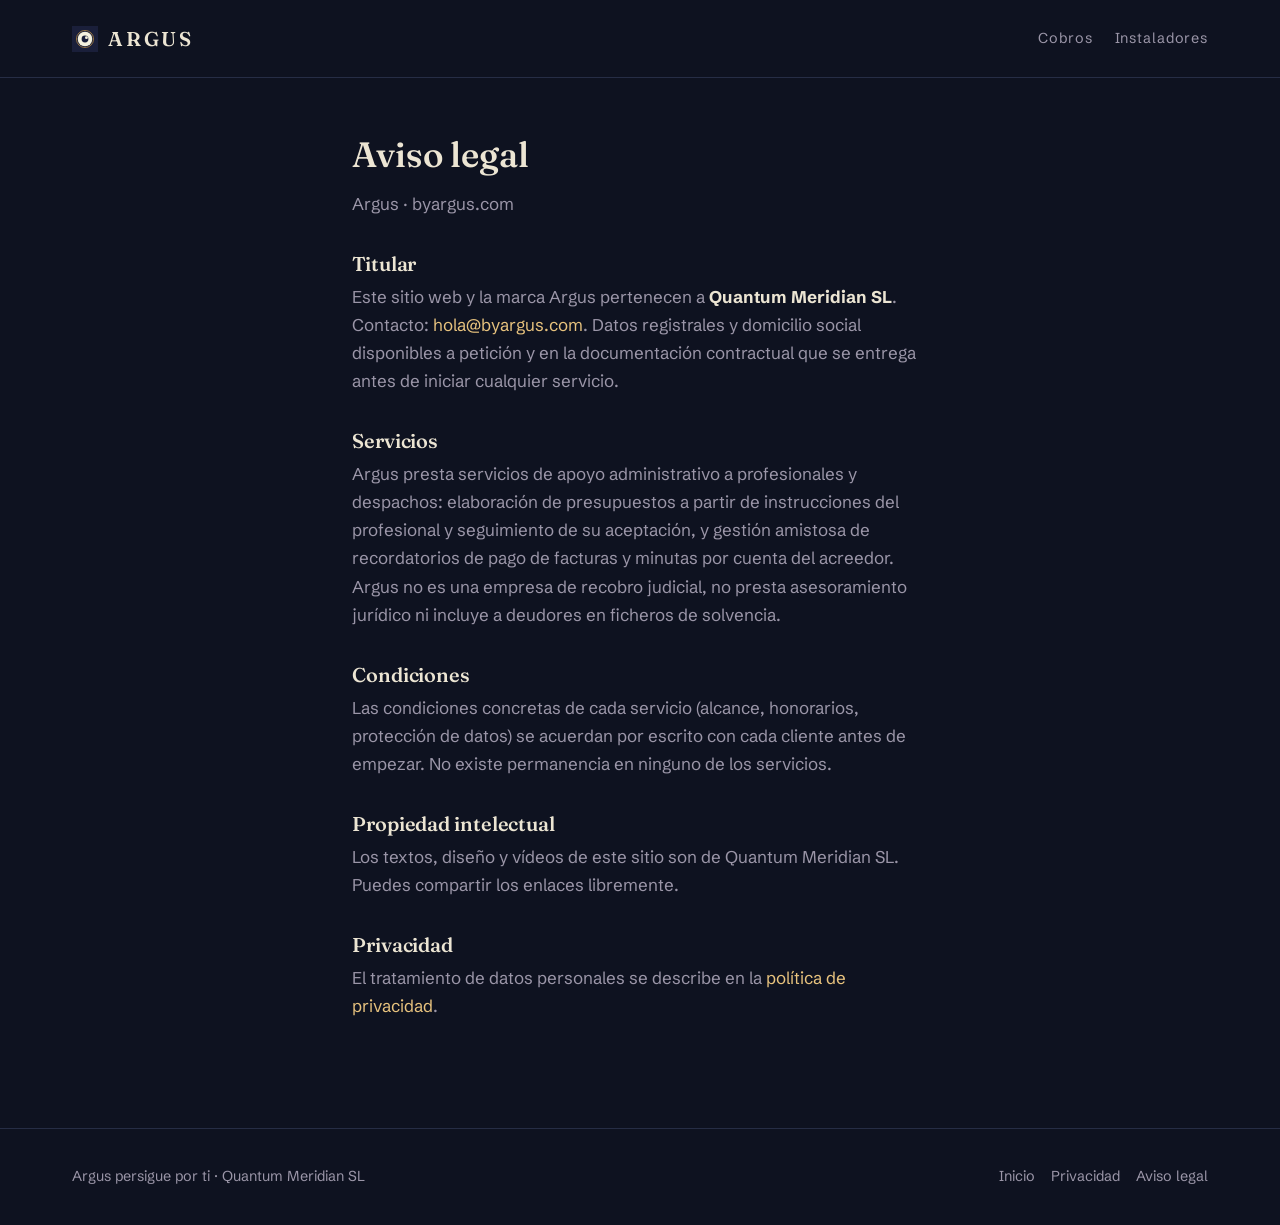
==== aviso-legal/index.html @ f8beefdd "Web: portada + cobros + instaladores, sin precios Co-Authored-By: Claude Opus 5.5 <noreply@anthropic" ====
<!DOCTYPE html>
<html lang="es">
<head>
  <meta charset="UTF-8">
  <meta name="viewport" content="width=device-width, initial-scale=1.0">
  <title>Aviso legal · Argus</title>
  <meta name="robots" content="noindex">
  <link rel="icon" type="image/svg+xml" href="/assets/eye.svg">
  <link rel="preconnect" href="https://fonts.googleapis.com">
  <link rel="preconnect" href="https://fonts.gstatic.com" crossorigin>
  <link href="https://fonts.googleapis.com/css2?family=Fraunces:ital,opsz,wght@0,9..144,400..700;1,9..144,400..700&family=Schibsted+Grotesk:wght@400;500;700&family=Spline+Sans+Mono:wght@400;500&display=swap" rel="stylesheet">
  <link rel="stylesheet" href="/assets/styles.css">
</head>
<body>
<header class="site-head">
  <a class="wordmark" href="/"><img src="/assets/eye.svg" width="26" height="26" alt="">ARGUS</a>
  <nav class="head-right"><a class="lang-link" href="/cobros/">Cobros</a><a class="lang-link" href="/instaladores/">Instaladores</a></nav>
</header>
<main class="legal">
  <h1>Aviso legal</h1>
  <p class="sub">Argus · byargus.com</p>
  <h2>Titular</h2>
  <p>Este sitio web y la marca Argus pertenecen a <strong>Quantum Meridian SL</strong>. Contacto: <a href="mailto:hola@byargus.com">hola@byargus.com</a>. Datos registrales y domicilio social disponibles a petición y en la documentación contractual que se entrega antes de iniciar cualquier servicio.</p>
  <h2>Servicios</h2>
  <p>Argus presta servicios de apoyo administrativo a profesionales y despachos: elaboración de presupuestos a partir de instrucciones del profesional y seguimiento de su aceptación, y gestión amistosa de recordatorios de pago de facturas y minutas por cuenta del acreedor. Argus no es una empresa de recobro judicial, no presta asesoramiento jurídico ni incluye a deudores en ficheros de solvencia.</p>
  <h2>Condiciones</h2>
  <p>Las condiciones concretas de cada servicio (alcance, honorarios, protección de datos) se acuerdan por escrito con cada cliente antes de empezar. No existe permanencia en ninguno de los servicios.</p>
  <h2>Propiedad intelectual</h2>
  <p>Los textos, diseño y vídeos de este sitio son de Quantum Meridian SL. Puedes compartir los enlaces libremente.</p>
  <h2>Privacidad</h2>
  <p>El tratamiento de datos personales se describe en la <a href="/privacidad/">política de privacidad</a>.</p>
</main>
<footer class="site-foot">
  <span>Argus persigue por ti · Quantum Meridian SL</span>
  <span class="foot-links"><a href="/">Inicio</a><a href="/privacidad/">Privacidad</a><a href="/aviso-legal/">Aviso legal</a></span>
</footer>
</body>
</html>
---- assets/styles.css ----
/* ARGUS — night ledger design system */
:root{
  --ink:#0e1220;          /* night ink */
  --ink-2:#151a2c;        /* raised panel */
  --line:#262d45;         /* hairline */
  --paper:#ece5d3;        /* warm paper text */
  --paper-dim:#9b96a8;    /* muted */
  --gold:#d4a047;         /* aged gold */
  --gold-soft:#e8c37e;
  --rust:#c45a3a;         /* exception */
  --sage:#8fb996;         /* recovered / won */
  --font-display:"Fraunces",Georgia,serif;
  --font-body:"Schibsted Grotesk",-apple-system,"Segoe UI",sans-serif;
  --font-mono:"Spline Sans Mono",ui-monospace,monospace;
}
*{margin:0;padding:0;box-sizing:border-box}
html{scroll-behavior:smooth}
body{background:var(--ink);color:var(--paper);font-family:var(--font-body);line-height:1.65;font-size:17px;-webkit-font-smoothing:antialiased}
::selection{background:var(--gold);color:var(--ink)}
a{color:var(--gold-soft);text-decoration:none}
a:hover{text-decoration:underline}
:focus-visible{outline:2px solid var(--gold);outline-offset:3px;border-radius:2px}

/* header */
.site-head{display:flex;justify-content:space-between;align-items:center;padding:22px clamp(20px,6vw,72px);border-bottom:1px solid var(--line)}
.wordmark{display:flex;align-items:center;gap:10px;font-family:var(--font-display);font-weight:600;font-size:1.25rem;letter-spacing:.14em;color:var(--paper)}
.wordmark:hover{text-decoration:none}
.head-right{display:flex;align-items:center;gap:22px;font-size:.9rem}
.lang-link{color:var(--paper-dim);letter-spacing:.06em}
.head-cta{color:var(--ink);background:var(--gold);padding:9px 18px;border-radius:4px;font-weight:600}
.head-cta:hover{background:var(--gold-soft);text-decoration:none}

/* layout */
.wrap{max-width:1120px;margin:0 auto;padding:0 clamp(20px,6vw,72px)}
section{padding:clamp(64px,10vw,110px) 0}

/* hero */
.hero{display:grid;grid-template-columns:1.05fr .95fr;gap:clamp(32px,5vw,72px);align-items:center;padding:clamp(72px,11vw,130px) 0 clamp(56px,8vw,96px)}
.hero h1{font-family:var(--font-display);font-weight:560;font-size:clamp(2.5rem,5.6vw,4.2rem);line-height:1.06;letter-spacing:-.01em}
.hero h1 em{font-style:italic;color:var(--gold);font-weight:520}
.hero .sub{margin:26px 0 34px;font-size:1.18rem;color:var(--paper-dim);max-width:32em}
.cta{display:inline-block;background:var(--gold);color:var(--ink);font-weight:700;font-size:1.02rem;padding:15px 28px;border-radius:5px;border:none;cursor:pointer}
.cta:hover{background:var(--gold-soft);text-decoration:none}
.cta-note{display:block;margin-top:14px;font-size:.88rem;color:var(--paper-dim)}

/* ledger (signature) */
.ledger{background:var(--ink-2);border:1px solid var(--line);border-radius:10px;overflow:hidden;box-shadow:0 24px 60px -30px rgba(0,0,0,.7)}
.ledger-head{display:flex;justify-content:space-between;align-items:center;padding:14px 18px;border-bottom:1px solid var(--line);font-family:var(--font-mono);font-size:.78rem;letter-spacing:.08em;color:var(--paper-dim);text-transform:uppercase}
.ledger-head .dot{display:inline-block;width:7px;height:7px;border-radius:50%;background:var(--sage);margin-right:8px;animation:pulse 3s infinite}
@keyframes pulse{0%,100%{opacity:1}50%{opacity:.35}}
.ledger ul{list-style:none}
.ledger li{display:grid;grid-template-columns:56px 1fr;gap:14px;padding:13px 18px;border-bottom:1px solid var(--line);font-family:var(--font-mono);font-size:.84rem;line-height:1.5;opacity:0;animation:entry .5s ease forwards}
.ledger li:last-child{border-bottom:none}
.ledger li:nth-child(1){animation-delay:.2s}.ledger li:nth-child(2){animation-delay:.7s}
.ledger li:nth-child(3){animation-delay:1.2s}.ledger li:nth-child(4){animation-delay:1.7s}
.ledger li:nth-child(5){animation-delay:2.2s}.ledger li:nth-child(6){animation-delay:2.7s}
@keyframes entry{from{opacity:0;transform:translateY(6px)}to{opacity:1;transform:none}}
.ledger time{color:var(--paper-dim)}
.ledger .act{color:var(--paper)}
.ledger .ok{color:var(--sage)}
.ledger .warn{color:var(--rust)}
.ledger .gold{color:var(--gold)}

/* eyes divider */
.eyes{display:flex;justify-content:center;gap:clamp(10px,2.4vw,22px);padding:8px 0}
.eyes svg{width:26px;height:16px;opacity:.5}
.eyes svg.awake{opacity:1}
.eyes .lid{transform-origin:center;animation:blink 7s infinite}
.eyes svg:nth-child(3) .lid{animation-delay:1.4s}.eyes svg:nth-child(5) .lid{animation-delay:3s}
.eyes svg:nth-child(7) .lid{animation-delay:4.7s}.eyes svg:nth-child(9) .lid{animation-delay:2.2s}
@keyframes blink{0%,93%,100%{transform:scaleY(1)}96%{transform:scaleY(.08)}}

/* sections */
.eyebrow{font-family:var(--font-mono);font-size:.76rem;letter-spacing:.22em;text-transform:uppercase;color:var(--gold);margin-bottom:18px}
h2{font-family:var(--font-display);font-weight:560;font-size:clamp(1.7rem,3.6vw,2.6rem);line-height:1.15;letter-spacing:-.005em;max-width:22em}
.lede{margin-top:20px;font-size:1.12rem;color:var(--paper-dim);max-width:36em}
.lede strong{color:var(--paper)}

/* pain */
.pain p{font-size:1.15rem;max-width:38em;margin-top:18px;color:var(--paper-dim)}
.pain .punch{font-family:var(--font-display);font-style:italic;font-size:1.5rem;color:var(--paper);margin-top:30px}

/* triad */
.triad{display:grid;grid-template-columns:repeat(3,1fr);gap:clamp(20px,3vw,40px);margin-top:48px}
.triad h3{font-family:var(--font-mono);font-size:.8rem;letter-spacing:.2em;text-transform:uppercase;color:var(--gold);margin-bottom:12px}
.triad p{font-size:.98rem;color:var(--paper-dim)}
.not-line{margin-top:44px;padding-top:28px;border-top:1px solid var(--line);font-size:1.05rem;color:var(--paper)}

/* steps */
.steps{counter-reset:step;list-style:none;margin-top:44px;max-width:44em}
.steps li{counter-increment:step;display:grid;grid-template-columns:64px 1fr;gap:20px;padding:22px 0;border-top:1px solid var(--line)}
.steps li::before{content:counter(step,decimal-leading-zero);font-family:var(--font-mono);font-size:1.1rem;color:var(--gold);padding-top:2px}
.steps li:last-child{border-bottom:1px solid var(--line)}

/* pricing */
.plans{display:grid;grid-template-columns:1fr 1fr;gap:24px;margin-top:48px}
.plan{background:var(--ink-2);border:1px solid var(--line);border-radius:10px;padding:34px}
.plan.featured{border-color:var(--gold)}
.plan h3{font-family:var(--font-display);font-weight:560;font-size:1.35rem;margin-bottom:6px}
.plan .price{font-family:var(--font-mono);font-size:2rem;color:var(--gold);margin:10px 0 16px}
.plan .price small{font-size:.9rem;color:var(--paper-dim)}
.plan p{font-size:.97rem;color:var(--paper-dim)}
.plan .tag{display:inline-block;font-family:var(--font-mono);font-size:.68rem;letter-spacing:.18em;text-transform:uppercase;color:var(--ink);background:var(--gold);border-radius:3px;padding:3px 8px;margin-bottom:14px}
.trial-note{margin-top:26px;color:var(--paper-dim);font-size:1rem}

/* who */
.who p{max-width:38em;margin-top:18px;font-size:1.08rem;color:var(--paper-dim)}

/* form */
.contact{background:var(--ink-2);border-top:1px solid var(--line)}
form{margin-top:40px;max-width:560px}
label{display:block;font-family:var(--font-mono);font-size:.76rem;letter-spacing:.16em;text-transform:uppercase;color:var(--paper-dim);margin-bottom:8px}
input,textarea{width:100%;background:var(--ink);border:1px solid var(--line);border-radius:6px;color:var(--paper);padding:13px 14px;margin-bottom:24px;font-size:1rem;font-family:var(--font-body)}
input:focus,textarea:focus{border-color:var(--gold);outline:none}
textarea{min-height:130px;resize:vertical}
.hp{position:absolute;left:-9999px;opacity:0;height:0;overflow:hidden}

/* footer */
.site-foot{padding:36px clamp(20px,6vw,72px);border-top:1px solid var(--line);display:flex;justify-content:space-between;gap:16px;flex-wrap:wrap;color:var(--paper-dim);font-size:.9rem}

/* responsive */
@media(max-width:880px){
  .hero{grid-template-columns:1fr}
  .triad{grid-template-columns:1fr}
  .plans{grid-template-columns:1fr}
}
@media(prefers-reduced-motion:reduce){
  .ledger li{animation:none;opacity:1}
  .eyes .lid{animation:none}
  .ledger-head .dot{animation:none}
  html{scroll-behavior:auto}
}

/* Demo video */
.demo video { width: 100%; border-radius: 12px; border: 1px solid rgba(212,160,71,.25); display: block; margin-top: 8px; }
.demo .demo-note { font-size: .95rem; opacity: .75; margin-top: 10px; }

/* ===== La Secre (oct 2026) ===== */
.cta.wa{display:inline-flex;align-items:center;gap:10px}
.cta.wa svg{width:20px;height:20px;flex:none}
.head-cta.wa{display:inline-flex;align-items:center;gap:8px}
.head-cta.wa svg{width:16px;height:16px}
.cta-row{display:flex;flex-wrap:wrap;gap:14px;align-items:center}
.cta-ghost{color:var(--paper);border:1px solid var(--line);padding:14px 22px;border-radius:5px;font-weight:600}
.cta-ghost:hover{border-color:var(--gold);text-decoration:none}

/* phone frame for vertical video */
.phone{position:relative;width:min(320px,80vw);aspect-ratio:9/16.6;margin:0 auto;background:#000;border-radius:38px;border:1px solid var(--line);box-shadow:0 30px 70px -30px rgba(0,0,0,.8);padding:10px}
.phone::before{content:"";position:absolute;top:18px;left:50%;transform:translateX(-50%);width:90px;height:22px;background:#000;border-radius:12px;z-index:2}
.phone video{width:100%;height:100%;object-fit:cover;border-radius:30px;display:block;background:#000}
.hero .phone{justify-self:center}

/* chat mock */
.chat{background:var(--ink-2);border:1px solid var(--line);border-radius:10px;padding:18px;font-family:var(--font-mono);font-size:.84rem;line-height:1.5;display:flex;flex-direction:column;gap:10px;max-width:520px}
.chat .m{max-width:88%;padding:10px 12px;border-radius:10px;background:#1c2238;opacity:0;animation:entry .5s ease forwards}
.chat .m.me{align-self:flex-end;background:#1f3a2a;color:var(--paper)}
.chat .m .who{display:block;font-size:.7rem;letter-spacing:.12em;text-transform:uppercase;color:var(--gold);margin-bottom:4px}
.chat .m .doc{display:flex;gap:8px;align-items:center;color:var(--gold-soft)}
.chat .m .doc::before{content:"PDF";font-size:.62rem;border:1px solid var(--gold);border-radius:3px;padding:1px 4px}
.chat .m .btns{display:flex;gap:6px;margin-top:8px;flex-wrap:wrap}
.chat .m .btns span{border:1px solid var(--line);border-radius:14px;padding:3px 10px;font-size:.74rem;color:var(--paper)}
.chat .m:nth-child(1){animation-delay:.2s}.chat .m:nth-child(2){animation-delay:.9s}
.chat .m:nth-child(3){animation-delay:1.6s}.chat .m:nth-child(4){animation-delay:2.3s}
.chat .m:nth-child(5){animation-delay:3s}.chat .m:nth-child(6){animation-delay:3.7s}
.chat .m .t{display:block;color:var(--paper-dim);font-size:.7rem;margin-top:4px;text-align:right}

/* product tiers */
.tiers{display:grid;grid-template-columns:repeat(3,1fr);gap:24px;margin-top:48px}
.tier{background:var(--ink-2);border:1px solid var(--line);border-radius:10px;padding:30px;position:relative}
.tier.now{border-color:var(--gold)}
.tier .tag{display:inline-block;font-family:var(--font-mono);font-size:.66rem;letter-spacing:.18em;text-transform:uppercase;border-radius:3px;padding:3px 8px;margin-bottom:14px;border:1px solid var(--line);color:var(--paper-dim)}
.tier.now .tag{background:var(--gold);color:var(--ink);border-color:var(--gold)}
.tier h3{font-family:var(--font-display);font-weight:560;font-size:1.3rem;margin-bottom:10px}
.tier ul{list-style:none;margin-top:14px}
.tier li{padding:8px 0;border-top:1px solid var(--line);font-size:.95rem;color:var(--paper-dim)}
.tier li::before{content:"— ";color:var(--gold)}

/* two-col */
.two{display:grid;grid-template-columns:1fr 1fr;gap:clamp(28px,5vw,64px);align-items:center}
.two h2{max-width:none}

/* no-does */
.nolist{list-style:none;margin-top:28px;max-width:40em}
.nolist li{padding:12px 0;border-top:1px solid var(--line);color:var(--paper-dim)}
.nolist li strong{color:var(--paper)}
.nolist li:last-child{border-bottom:1px solid var(--line)}

/* legal pages */
.legal{max-width:720px;margin:0 auto;padding:48px clamp(20px,6vw,72px) 96px}
.legal h1{font-family:var(--font-display);font-weight:560;font-size:2.2rem;margin-bottom:6px}
.legal .sub{color:var(--paper-dim);margin-bottom:34px}
.legal h2{font-size:1.25rem;margin:34px 0 8px}
.legal p,.legal li{color:var(--paper-dim);margin-bottom:12px}
.legal strong{color:var(--paper)}

.foot-links{display:flex;gap:16px;flex-wrap:wrap}
.foot-links a{color:var(--paper-dim)}

/* sticky mobile CTA */
.sticky-wa{display:none}
@media(max-width:880px){
  .two,.tiers{grid-template-columns:1fr}
  .hero{text-align:left}
  .sticky-wa{display:flex;position:fixed;left:16px;right:16px;bottom:16px;z-index:20;justify-content:center;align-items:center;gap:10px;background:var(--gold);color:var(--ink);font-weight:700;padding:14px;border-radius:8px;box-shadow:0 12px 30px -10px rgba(0,0,0,.7)}
  .sticky-wa svg{width:20px;height:20px}
  body{padding-bottom:76px}
}
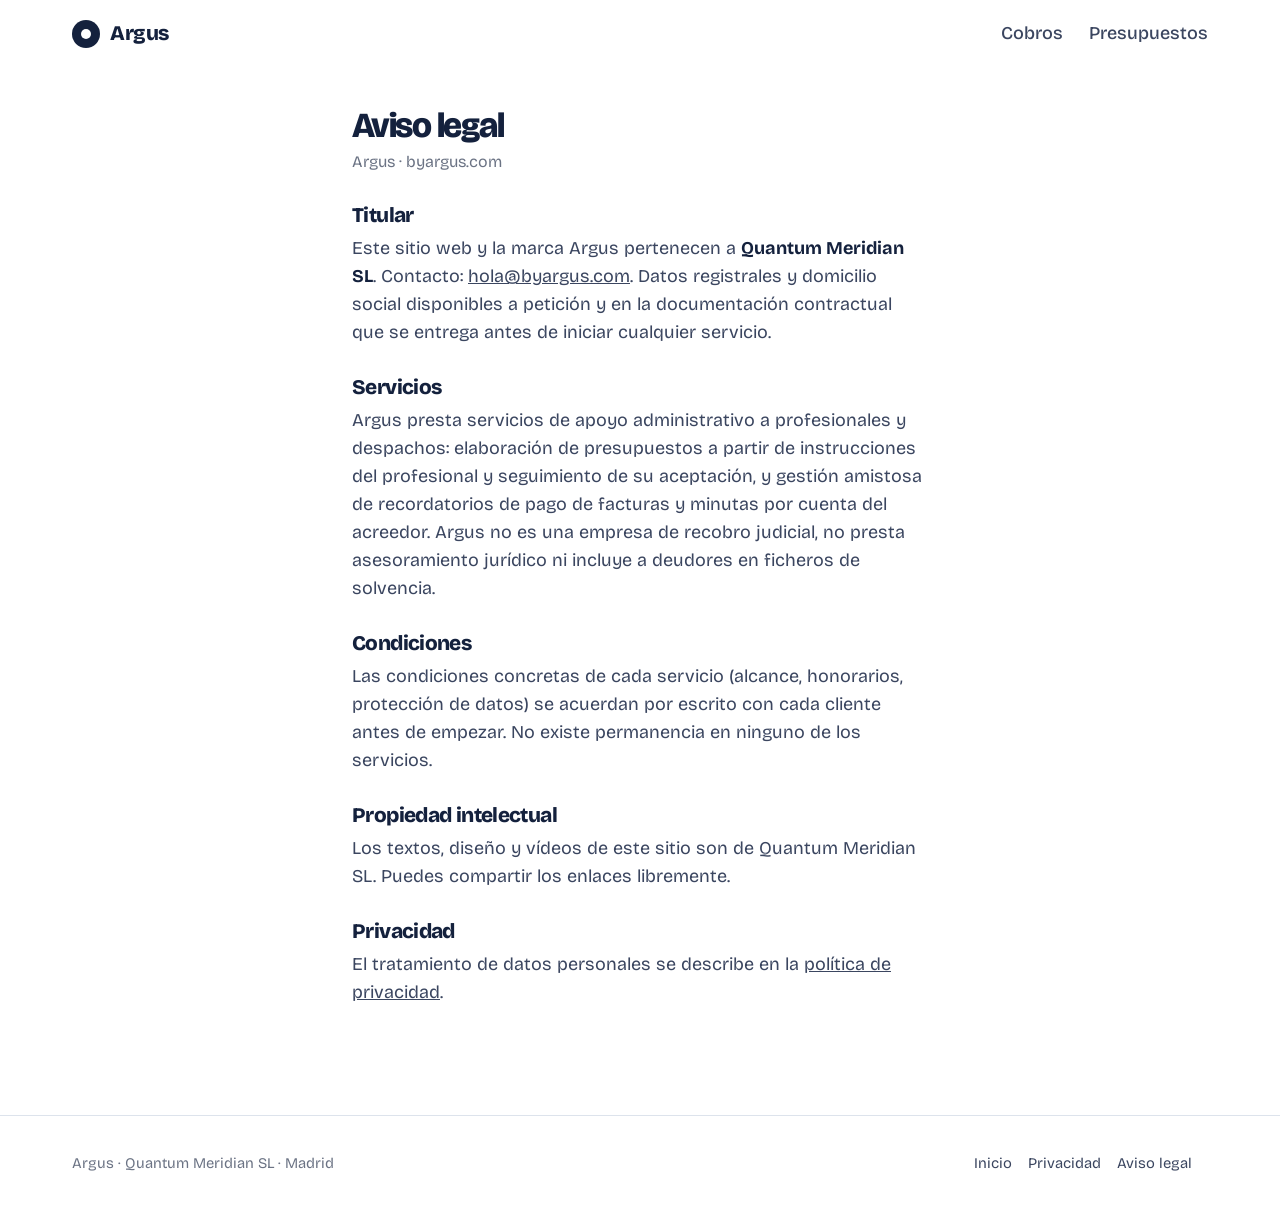
==== commit 85181353: "Web v2: retoques de copy en portada, cobros, instaladores, EN y legales Co-Authored-By: Claude Opus " ====
--- a/aviso-legal/index.html
+++ b/aviso-legal/index.html
@@ -8,13 +8,13 @@
   <link rel="icon" type="image/svg+xml" href="/assets/eye.svg">
   <link rel="preconnect" href="https://fonts.googleapis.com">
   <link rel="preconnect" href="https://fonts.gstatic.com" crossorigin>
-  <link href="https://fonts.googleapis.com/css2?family=Fraunces:ital,opsz,wght@0,9..144,400..700;1,9..144,400..700&family=Schibsted+Grotesk:wght@400;500;700&family=Spline+Sans+Mono:wght@400;500&display=swap" rel="stylesheet">
+  <link href="https://fonts.googleapis.com/css2?family=Bricolage+Grotesque:opsz,wght@12..96,400;12..96,500;12..96,600;12..96,700;12..96,800&display=swap" rel="stylesheet">
   <link rel="stylesheet" href="/assets/styles.css">
 </head>
 <body>
-<header class="site-head">
-  <a class="wordmark" href="/"><img src="/assets/eye.svg" width="26" height="26" alt="">ARGUS</a>
-  <nav class="head-right"><a class="lang-link" href="/cobros/">Cobros</a><a class="lang-link" href="/instaladores/">Instaladores</a></nav>
+<header class="head">
+  <a class="brand" href="/"><i></i>Argus</a>
+  <nav class="nav"><a href="/cobros/">Cobros</a><a href="/instaladores/">Presupuestos</a></nav>
 </header>
 <main class="legal">
   <h1>Aviso legal</h1>
@@ -30,9 +30,9 @@
   <h2>Privacidad</h2>
   <p>El tratamiento de datos personales se describe en la <a href="/privacidad/">política de privacidad</a>.</p>
 </main>
-<footer class="site-foot">
-  <span>Argus persigue por ti · Quantum Meridian SL</span>
-  <span class="foot-links"><a href="/">Inicio</a><a href="/privacidad/">Privacidad</a><a href="/aviso-legal/">Aviso legal</a></span>
+<footer class="foot">
+  <span>Argus · Quantum Meridian SL · Madrid</span>
+  <span><a href="/">Inicio</a><a href="/privacidad/">Privacidad</a><a href="/aviso-legal/">Aviso legal</a></span>
 </footer>
 </body>
 </html>
--- a/assets/styles.css
+++ b/assets/styles.css
@@ -1,207 +1,184 @@
-/* ARGUS — night ledger design system */
+/* ARGUS — v2 (oct 2026): papel blanco, tinta azul, un sello rojo */
 :root{
-  --ink:#0e1220;          /* night ink */
-  --ink-2:#151a2c;        /* raised panel */
-  --line:#262d45;         /* hairline */
-  --paper:#ece5d3;        /* warm paper text */
-  --paper-dim:#9b96a8;    /* muted */
-  --gold:#d4a047;         /* aged gold */
-  --gold-soft:#e8c37e;
-  --rust:#c45a3a;         /* exception */
-  --sage:#8fb996;         /* recovered / won */
-  --font-display:"Fraunces",Georgia,serif;
-  --font-body:"Schibsted Grotesk",-apple-system,"Segoe UI",sans-serif;
-  --font-mono:"Spline Sans Mono",ui-monospace,monospace;
+  --ink:#14213d; --ink-2:#3b4660; --mute:#6b7384;
+  --paper:#ffffff; --tint:#eef2f8; --tint-2:#f7f9fc; --line:#dde3ec;
+  --stamp:#c8322b; --ok:#1f7a4d; --ok-soft:#e7ffdb; --wa:#25d366;
+  --font:"Bricolage Grotesque",system-ui,-apple-system,"Segoe UI",sans-serif;
+  --r:12px;
 }
 *{margin:0;padding:0;box-sizing:border-box}
 html{scroll-behavior:smooth}
-body{background:var(--ink);color:var(--paper);font-family:var(--font-body);line-height:1.65;font-size:17px;-webkit-font-smoothing:antialiased}
-::selection{background:var(--gold);color:var(--ink)}
-a{color:var(--gold-soft);text-decoration:none}
-a:hover{text-decoration:underline}
-:focus-visible{outline:2px solid var(--gold);outline-offset:3px;border-radius:2px}
+body{font-family:var(--font);color:var(--ink);background:var(--paper);font-size:18px;line-height:1.55;-webkit-font-smoothing:antialiased}
+a{color:inherit;text-decoration:none}
+img,video{max-width:100%;display:block}
+::selection{background:var(--ink);color:#fff}
+:focus-visible{outline:3px solid var(--stamp);outline-offset:3px;border-radius:4px}
 
 /* header */
-.site-head{display:flex;justify-content:space-between;align-items:center;padding:22px clamp(20px,6vw,72px);border-bottom:1px solid var(--line)}
-.wordmark{display:flex;align-items:center;gap:10px;font-family:var(--font-display);font-weight:600;font-size:1.25rem;letter-spacing:.14em;color:var(--paper)}
-.wordmark:hover{text-decoration:none}
-.head-right{display:flex;align-items:center;gap:22px;font-size:.9rem}
-.lang-link{color:var(--paper-dim);letter-spacing:.06em}
-.head-cta{color:var(--ink);background:var(--gold);padding:9px 18px;border-radius:4px;font-weight:600}
-.head-cta:hover{background:var(--gold-soft);text-decoration:none}
+.head{display:flex;justify-content:space-between;align-items:center;padding:18px clamp(20px,6vw,72px);gap:16px}
+.brand{font-weight:800;font-size:1.3rem;letter-spacing:-.02em;display:flex;align-items:center;gap:10px}
+.brand i{width:28px;height:28px;border-radius:50%;background:var(--ink);display:inline-block;position:relative;flex:none}
+.brand i::after{content:"";position:absolute;inset:9px;border-radius:50%;background:#fff}
+.nav{display:flex;gap:26px;align-items:center;font-weight:500;color:var(--ink-2)}
+.nav a:hover{color:var(--ink)}
+.btn{display:inline-flex;align-items:center;gap:10px;background:var(--ink);color:#fff;font-weight:600;padding:14px 22px;border-radius:10px;border:0;cursor:pointer;font-size:1rem;font-family:inherit;line-height:1.2}
+.btn:hover{background:#1d2d52}
+.btn.light{background:var(--tint);color:var(--ink)}
+.btn.light:hover{background:#e3e9f3}
+.btn.wa{background:var(--ok)}
+.btn.wa:hover{background:#196640}
+.btn svg{width:20px;height:20px;flex:none}
+.btn.sm{padding:10px 16px;font-size:.95rem}
 
 /* layout */
-.wrap{max-width:1120px;margin:0 auto;padding:0 clamp(20px,6vw,72px)}
-section{padding:clamp(64px,10vw,110px) 0}
+.wrap{max-width:1180px;margin:0 auto;padding:0 clamp(20px,6vw,72px)}
+section{padding:clamp(56px,8vw,96px) 0}
+section.tight{padding-top:0}
+.band{background:var(--tint-2);border-top:1px solid var(--line);border-bottom:1px solid var(--line)}
+h1{font-size:clamp(2.4rem,4.8vw,3.9rem);line-height:1.02;letter-spacing:-.035em;font-weight:800;font-variation-settings:"opsz" 96}
+h1 span{display:block}
+h1.long{font-size:clamp(2.1rem,4.1vw,3.4rem);max-width:12em}
+h2{font-size:clamp(1.8rem,3.4vw,2.6rem);line-height:1.08;letter-spacing:-.03em;font-weight:800;max-width:20em}
+h3{font-size:1.35rem;letter-spacing:-.02em;line-height:1.15;font-weight:700}
+.sub{margin:24px 0 30px;font-size:1.18rem;color:var(--ink-2);max-width:32em}
+.lede{color:var(--ink-2);max-width:36em;margin-top:16px;font-size:1.08rem}
+.row{display:flex;gap:14px;flex-wrap:wrap;align-items:center}
+.note{margin-top:14px;color:var(--mute);font-size:.95rem}
+.kicker{font-weight:600;color:var(--stamp);margin-bottom:12px}
 
 /* hero */
-.hero{display:grid;grid-template-columns:1.05fr .95fr;gap:clamp(32px,5vw,72px);align-items:center;padding:clamp(72px,11vw,130px) 0 clamp(56px,8vw,96px)}
-.hero h1{font-family:var(--font-display);font-weight:560;font-size:clamp(2.5rem,5.6vw,4.2rem);line-height:1.06;letter-spacing:-.01em}
-.hero h1 em{font-style:italic;color:var(--gold);font-weight:520}
-.hero .sub{margin:26px 0 34px;font-size:1.18rem;color:var(--paper-dim);max-width:32em}
-.cta{display:inline-block;background:var(--gold);color:var(--ink);font-weight:700;font-size:1.02rem;padding:15px 28px;border-radius:5px;border:none;cursor:pointer}
-.cta:hover{background:var(--gold-soft);text-decoration:none}
-.cta-note{display:block;margin-top:14px;font-size:.88rem;color:var(--paper-dim)}
+.hero{display:grid;grid-template-columns:1.1fr 1fr;gap:clamp(32px,5vw,64px);align-items:center;padding:clamp(48px,7vw,80px) 0 clamp(48px,7vw,88px)}
+.proof{margin-top:44px;display:grid;grid-template-columns:repeat(3,1fr);gap:20px;color:var(--ink-2);font-size:.95rem;line-height:1.35}
+.proof b{display:block;font-size:1.45rem;color:var(--ink);letter-spacing:-.02em;line-height:1.1;margin-bottom:4px}
 
-/* ledger (signature) */
-.ledger{background:var(--ink-2);border:1px solid var(--line);border-radius:10px;overflow:hidden;box-shadow:0 24px 60px -30px rgba(0,0,0,.7)}
-.ledger-head{display:flex;justify-content:space-between;align-items:center;padding:14px 18px;border-bottom:1px solid var(--line);font-family:var(--font-mono);font-size:.78rem;letter-spacing:.08em;color:var(--paper-dim);text-transform:uppercase}
-.ledger-head .dot{display:inline-block;width:7px;height:7px;border-radius:50%;background:var(--sage);margin-right:8px;animation:pulse 3s infinite}
-@keyframes pulse{0%,100%{opacity:1}50%{opacity:.35}}
-.ledger ul{list-style:none}
-.ledger li{display:grid;grid-template-columns:56px 1fr;gap:14px;padding:13px 18px;border-bottom:1px solid var(--line);font-family:var(--font-mono);font-size:.84rem;line-height:1.5;opacity:0;animation:entry .5s ease forwards}
-.ledger li:last-child{border-bottom:none}
-.ledger li:nth-child(1){animation-delay:.2s}.ledger li:nth-child(2){animation-delay:.7s}
-.ledger li:nth-child(3){animation-delay:1.2s}.ledger li:nth-child(4){animation-delay:1.7s}
-.ledger li:nth-child(5){animation-delay:2.2s}.ledger li:nth-child(6){animation-delay:2.7s}
-@keyframes entry{from{opacity:0;transform:translateY(6px)}to{opacity:1;transform:none}}
-.ledger time{color:var(--paper-dim)}
-.ledger .act{color:var(--paper)}
-.ledger .ok{color:var(--sage)}
-.ledger .warn{color:var(--rust)}
-.ledger .gold{color:var(--gold)}
+/* document + stamp */
+.scene{position:relative;padding:20px 0 40px}
+.doc{position:relative;background:#fff;border:1px solid var(--line);border-radius:6px;padding:28px 30px;box-shadow:0 30px 60px -40px rgba(20,33,61,.5);font-size:.9rem;transform:rotate(-1.2deg)}
+.doc .h{display:flex;justify-content:space-between;gap:12px;color:var(--mute);font-size:.8rem;margin-bottom:16px}
+.doc .t{font-weight:600;font-size:1.05rem;margin-bottom:6px}
+.doc .l{display:flex;justify-content:space-between;gap:12px;padding:8px 0;border-top:1px solid var(--line);color:var(--ink-2)}
+.doc .l.total{font-weight:700;color:var(--ink);border-top:2px solid var(--ink)}
+.stamp{position:absolute;right:22px;top:46%;border:4px solid var(--stamp);color:var(--stamp);font-weight:800;font-size:2rem;letter-spacing:.06em;padding:4px 14px;border-radius:6px;transform:rotate(-14deg) scale(2.6);opacity:0;animation:stamp .5s cubic-bezier(.2,.9,.3,1.2) .5s forwards;mix-blend-mode:multiply;line-height:1.1}
+.stamp small{display:block;font-size:.58rem;letter-spacing:.2em;font-weight:600;text-align:center;margin-top:-2px}
+@keyframes stamp{to{opacity:.92;transform:rotate(-14deg) scale(1)}}
+.bubble{position:absolute;left:-24px;bottom:-56px;background:var(--ok-soft);border-radius:14px 14px 14px 2px;padding:12px 14px;font-size:.88rem;max-width:300px;box-shadow:0 14px 30px -18px rgba(0,0,0,.5);transform:rotate(1.2deg)}
+.bubble b{display:block;color:var(--ok);font-size:.72rem;margin-bottom:3px}
+.bubble .tm{display:block;text-align:right;color:var(--mute);font-size:.72rem;margin-top:4px}
 
-/* eyes divider */
-.eyes{display:flex;justify-content:center;gap:clamp(10px,2.4vw,22px);padding:8px 0}
-.eyes svg{width:26px;height:16px;opacity:.5}
-.eyes svg.awake{opacity:1}
-.eyes .lid{transform-origin:center;animation:blink 7s infinite}
-.eyes svg:nth-child(3) .lid{animation-delay:1.4s}.eyes svg:nth-child(5) .lid{animation-delay:3s}
-.eyes svg:nth-child(7) .lid{animation-delay:4.7s}.eyes svg:nth-child(9) .lid{animation-delay:2.2s}
-@keyframes blink{0%,93%,100%{transform:scaleY(1)}96%{transform:scaleY(.08)}}
+/* paths */
+.paths{display:grid;grid-template-columns:1fr 1fr;gap:20px;margin-top:36px}
+.path{border:1px solid var(--line);border-radius:14px;padding:30px;display:flex;flex-direction:column;gap:12px;background:#fff}
+.path:hover{border-color:var(--ink)}
+.path h3{font-size:1.5rem}
+.path .who{color:var(--mute);font-size:.95rem}
+.path p{color:var(--ink-2)}
+.path .go{margin-top:auto;font-weight:600;color:var(--ink);padding-top:8px}
 
-/* sections */
-.eyebrow{font-family:var(--font-mono);font-size:.76rem;letter-spacing:.22em;text-transform:uppercase;color:var(--gold);margin-bottom:18px}
-h2{font-family:var(--font-display);font-weight:560;font-size:clamp(1.7rem,3.6vw,2.6rem);line-height:1.15;letter-spacing:-.005em;max-width:22em}
-.lede{margin-top:20px;font-size:1.12rem;color:var(--paper-dim);max-width:36em}
-.lede strong{color:var(--paper)}
-
-/* pain */
-.pain p{font-size:1.15rem;max-width:38em;margin-top:18px;color:var(--paper-dim)}
-.pain .punch{font-family:var(--font-display);font-style:italic;font-size:1.5rem;color:var(--paper);margin-top:30px}
-
-/* triad */
-.triad{display:grid;grid-template-columns:repeat(3,1fr);gap:clamp(20px,3vw,40px);margin-top:48px}
-.triad h3{font-family:var(--font-mono);font-size:.8rem;letter-spacing:.2em;text-transform:uppercase;color:var(--gold);margin-bottom:12px}
-.triad p{font-size:.98rem;color:var(--paper-dim)}
-.not-line{margin-top:44px;padding-top:28px;border-top:1px solid var(--line);font-size:1.05rem;color:var(--paper)}
-
-/* steps */
-.steps{counter-reset:step;list-style:none;margin-top:44px;max-width:44em}
-.steps li{counter-increment:step;display:grid;grid-template-columns:64px 1fr;gap:20px;padding:22px 0;border-top:1px solid var(--line)}
-.steps li::before{content:counter(step,decimal-leading-zero);font-family:var(--font-mono);font-size:1.1rem;color:var(--gold);padding-top:2px}
+/* steps (secuencia real) */
+.steps{list-style:none;margin-top:36px;max-width:46em;counter-reset:s}
+.steps li{display:flex;gap:18px;align-items:flex-start;padding:18px 0;border-top:1px solid var(--line);color:var(--ink-2)}
+.steps li::before{counter-increment:s;content:counter(s);flex:none;width:34px;height:34px;border-radius:50%;background:var(--ink);color:#fff;font-weight:700;display:flex;align-items:center;justify-content:center;font-size:.95rem}
+.steps li b{color:var(--ink);display:block;margin-bottom:2px}
 .steps li:last-child{border-bottom:1px solid var(--line)}
 
-/* pricing */
-.plans{display:grid;grid-template-columns:1fr 1fr;gap:24px;margin-top:48px}
-.plan{background:var(--ink-2);border:1px solid var(--line);border-radius:10px;padding:34px}
-.plan.featured{border-color:var(--gold)}
-.plan h3{font-family:var(--font-display);font-weight:560;font-size:1.35rem;margin-bottom:6px}
-.plan .price{font-family:var(--font-mono);font-size:2rem;color:var(--gold);margin:10px 0 16px}
-.plan .price small{font-size:.9rem;color:var(--paper-dim)}
-.plan p{font-size:.97rem;color:var(--paper-dim)}
-.plan .tag{display:inline-block;font-family:var(--font-mono);font-size:.68rem;letter-spacing:.18em;text-transform:uppercase;color:var(--ink);background:var(--gold);border-radius:3px;padding:3px 8px;margin-bottom:14px}
-.trial-note{margin-top:26px;color:var(--paper-dim);font-size:1rem}
+/* two columns */
+.two{display:grid;grid-template-columns:1fr 1fr;gap:clamp(28px,5vw,64px);align-items:center}
+
+/* feature grid */
+.grid3{display:grid;grid-template-columns:repeat(3,1fr);gap:20px;margin-top:36px}
+.card{background:#fff;border:1px solid var(--line);border-radius:14px;padding:26px}
+.card h3{margin-bottom:8px}
+.card p,.card li{color:var(--ink-2);font-size:1rem}
+.card ul{list-style:none;margin-top:10px}
+.card li{padding:7px 0;border-top:1px solid var(--line)}
+.card .pill{display:inline-block;font-size:.8rem;font-weight:600;color:var(--ok);background:var(--ok-soft);padding:3px 10px;border-radius:999px;margin-bottom:12px}
+.card .pill.soon{color:var(--ink-2);background:var(--tint)}
+.card.now{border-color:var(--ink)}
+
+/* chat mock */
+.chat{background:#e5ddd5;border-radius:18px;padding:16px;display:flex;flex-direction:column;gap:8px;max-width:420px;font-size:.92rem;line-height:1.4;box-shadow:0 30px 60px -40px rgba(20,33,61,.5)}
+.chat .m{max-width:86%;padding:9px 12px;border-radius:10px;background:#fff;box-shadow:0 1px 1px rgba(0,0,0,.08)}
+.chat .m.me{align-self:flex-end;background:#dcf8c6}
+.chat .m .who{display:block;font-size:.72rem;font-weight:700;color:var(--ok);margin-bottom:2px}
+.chat .m .doc-line{display:flex;gap:8px;align-items:center;font-weight:600;color:var(--ink)}
+.chat .m .doc-line::before{content:"PDF";font-size:.62rem;background:var(--stamp);color:#fff;border-radius:3px;padding:2px 5px}
+.chat .m .btns{display:flex;gap:6px;margin-top:8px;flex-wrap:wrap}
+.chat .m .btns span{border:1px solid #cfd8dc;border-radius:999px;padding:3px 10px;font-size:.78rem;color:#0b7dd0;background:#fff}
+.chat .m .t{display:block;color:var(--mute);font-size:.7rem;margin-top:3px;text-align:right}
+.chat .voice{display:flex;align-items:center;gap:8px}
+.chat .voice i{width:120px;height:4px;background:#8fb3a8;border-radius:2px;position:relative}
+.chat .voice i::before{content:"";position:absolute;left:30%;top:-3px;width:10px;height:10px;border-radius:50%;background:#0b7dd0}
+
+/* decay chart */
+.chart{background:#fff;border:1px solid var(--line);border-radius:14px;padding:24px}
+.chart svg{width:100%;height:auto;display:block}
+.chart .cap{color:var(--mute);font-size:.85rem;margin-top:10px}
+
+/* phone video */
+.phone{position:relative;width:min(300px,80vw);aspect-ratio:9/16.6;margin:0 auto;background:#000;border-radius:34px;border:1px solid var(--line);box-shadow:0 30px 70px -30px rgba(0,0,0,.6);padding:10px}
+.phone::before{content:"";position:absolute;top:18px;left:50%;transform:translateX(-50%);width:80px;height:20px;background:#000;border-radius:12px;z-index:2}
+.phone video{width:100%;height:100%;object-fit:cover;border-radius:26px;background:#000}
+.demo video{border-radius:14px;border:1px solid var(--line);width:100%;max-width:420px;margin:0 auto}
+
+/* FAQ */
+.faq{max-width:760px;margin-top:28px}
+.faq details{border-top:1px solid var(--line);padding:18px 0}
+.faq details:last-child{border-bottom:1px solid var(--line)}
+.faq summary{cursor:pointer;font-weight:600;font-size:1.08rem;list-style:none;display:flex;justify-content:space-between;gap:16px}
+.faq summary::-webkit-details-marker{display:none}
+.faq summary::after{content:"+";color:var(--mute);font-weight:400;font-size:1.3rem;line-height:1}
+.faq details[open] summary::after{content:"–"}
+.faq p{color:var(--ink-2);margin-top:10px;max-width:60ch}
+
+/* no-list */
+.nolist{list-style:none;margin-top:22px;max-width:40em}
+.nolist li{padding:12px 0;border-top:1px solid var(--line);color:var(--ink-2)}
+.nolist li b{color:var(--ink)}
+.nolist li:last-child{border-bottom:1px solid var(--line)}
 
 /* who */
-.who p{max-width:38em;margin-top:18px;font-size:1.08rem;color:var(--paper-dim)}
+.dani{display:grid;grid-template-columns:96px 1fr;gap:24px;align-items:start;max-width:760px}
+.dani .av{width:96px;height:96px;border-radius:50%;background:var(--tint);display:flex;align-items:center;justify-content:center;font-weight:800;font-size:2rem;color:var(--ink)}
+.dani p{color:var(--ink-2);margin-top:6px}
 
 /* form */
-.contact{background:var(--ink-2);border-top:1px solid var(--line)}
-form{margin-top:40px;max-width:560px}
-label{display:block;font-family:var(--font-mono);font-size:.76rem;letter-spacing:.16em;text-transform:uppercase;color:var(--paper-dim);margin-bottom:8px}
-input,textarea{width:100%;background:var(--ink);border:1px solid var(--line);border-radius:6px;color:var(--paper);padding:13px 14px;margin-bottom:24px;font-size:1rem;font-family:var(--font-body)}
-input:focus,textarea:focus{border-color:var(--gold);outline:none}
-textarea{min-height:130px;resize:vertical}
+.contact{background:var(--tint-2);border-top:1px solid var(--line)}
+form{margin-top:30px;max-width:560px}
+label{display:block;font-weight:600;font-size:.95rem;margin-bottom:6px}
+input,textarea{width:100%;background:#fff;border:1px solid var(--line);border-radius:10px;color:var(--ink);padding:13px 14px;margin-bottom:18px;font-size:1rem;font-family:inherit}
+input:focus,textarea:focus{border-color:var(--ink);outline:none}
+textarea{min-height:120px;resize:vertical}
 .hp{position:absolute;left:-9999px;opacity:0;height:0;overflow:hidden}
 
 /* footer */
-.site-foot{padding:36px clamp(20px,6vw,72px);border-top:1px solid var(--line);display:flex;justify-content:space-between;gap:16px;flex-wrap:wrap;color:var(--paper-dim);font-size:.9rem}
+.foot{padding:36px clamp(20px,6vw,72px);border-top:1px solid var(--line);display:flex;justify-content:space-between;gap:16px;flex-wrap:wrap;color:var(--mute);font-size:.92rem}
+.foot a{color:var(--ink-2);margin-right:16px}
 
-/* responsive */
-@media(max-width:880px){
-  .hero{grid-template-columns:1fr}
-  .triad{grid-template-columns:1fr}
-  .plans{grid-template-columns:1fr}
-}
-@media(prefers-reduced-motion:reduce){
-  .ledger li{animation:none;opacity:1}
-  .eyes .lid{animation:none}
-  .ledger-head .dot{animation:none}
-  html{scroll-behavior:auto}
-}
-
-/* Demo video */
-.demo video { width: 100%; border-radius: 12px; border: 1px solid rgba(212,160,71,.25); display: block; margin-top: 8px; }
-.demo .demo-note { font-size: .95rem; opacity: .75; margin-top: 10px; }
-
-/* ===== La Secre (oct 2026) ===== */
-.cta.wa{display:inline-flex;align-items:center;gap:10px}
-.cta.wa svg{width:20px;height:20px;flex:none}
-.head-cta.wa{display:inline-flex;align-items:center;gap:8px}
-.head-cta.wa svg{width:16px;height:16px}
-.cta-row{display:flex;flex-wrap:wrap;gap:14px;align-items:center}
-.cta-ghost{color:var(--paper);border:1px solid var(--line);padding:14px 22px;border-radius:5px;font-weight:600}
-.cta-ghost:hover{border-color:var(--gold);text-decoration:none}
-
-/* phone frame for vertical video */
-.phone{position:relative;width:min(320px,80vw);aspect-ratio:9/16.6;margin:0 auto;background:#000;border-radius:38px;border:1px solid var(--line);box-shadow:0 30px 70px -30px rgba(0,0,0,.8);padding:10px}
-.phone::before{content:"";position:absolute;top:18px;left:50%;transform:translateX(-50%);width:90px;height:22px;background:#000;border-radius:12px;z-index:2}
-.phone video{width:100%;height:100%;object-fit:cover;border-radius:30px;display:block;background:#000}
-.hero .phone{justify-self:center}
-
-/* chat mock */
-.chat{background:var(--ink-2);border:1px solid var(--line);border-radius:10px;padding:18px;font-family:var(--font-mono);font-size:.84rem;line-height:1.5;display:flex;flex-direction:column;gap:10px;max-width:520px}
-.chat .m{max-width:88%;padding:10px 12px;border-radius:10px;background:#1c2238;opacity:0;animation:entry .5s ease forwards}
-.chat .m.me{align-self:flex-end;background:#1f3a2a;color:var(--paper)}
-.chat .m .who{display:block;font-size:.7rem;letter-spacing:.12em;text-transform:uppercase;color:var(--gold);margin-bottom:4px}
-.chat .m .doc{display:flex;gap:8px;align-items:center;color:var(--gold-soft)}
-.chat .m .doc::before{content:"PDF";font-size:.62rem;border:1px solid var(--gold);border-radius:3px;padding:1px 4px}
-.chat .m .btns{display:flex;gap:6px;margin-top:8px;flex-wrap:wrap}
-.chat .m .btns span{border:1px solid var(--line);border-radius:14px;padding:3px 10px;font-size:.74rem;color:var(--paper)}
-.chat .m:nth-child(1){animation-delay:.2s}.chat .m:nth-child(2){animation-delay:.9s}
-.chat .m:nth-child(3){animation-delay:1.6s}.chat .m:nth-child(4){animation-delay:2.3s}
-.chat .m:nth-child(5){animation-delay:3s}.chat .m:nth-child(6){animation-delay:3.7s}
-.chat .m .t{display:block;color:var(--paper-dim);font-size:.7rem;margin-top:4px;text-align:right}
-
-/* product tiers */
-.tiers{display:grid;grid-template-columns:repeat(3,1fr);gap:24px;margin-top:48px}
-.tier{background:var(--ink-2);border:1px solid var(--line);border-radius:10px;padding:30px;position:relative}
-.tier.now{border-color:var(--gold)}
-.tier .tag{display:inline-block;font-family:var(--font-mono);font-size:.66rem;letter-spacing:.18em;text-transform:uppercase;border-radius:3px;padding:3px 8px;margin-bottom:14px;border:1px solid var(--line);color:var(--paper-dim)}
-.tier.now .tag{background:var(--gold);color:var(--ink);border-color:var(--gold)}
-.tier h3{font-family:var(--font-display);font-weight:560;font-size:1.3rem;margin-bottom:10px}
-.tier ul{list-style:none;margin-top:14px}
-.tier li{padding:8px 0;border-top:1px solid var(--line);font-size:.95rem;color:var(--paper-dim)}
-.tier li::before{content:"— ";color:var(--gold)}
-
-/* two-col */
-.two{display:grid;grid-template-columns:1fr 1fr;gap:clamp(28px,5vw,64px);align-items:center}
-.two h2{max-width:none}
-
-/* no-does */
-.nolist{list-style:none;margin-top:28px;max-width:40em}
-.nolist li{padding:12px 0;border-top:1px solid var(--line);color:var(--paper-dim)}
-.nolist li strong{color:var(--paper)}
-.nolist li:last-child{border-bottom:1px solid var(--line)}
-
-/* legal pages */
-.legal{max-width:720px;margin:0 auto;padding:48px clamp(20px,6vw,72px) 96px}
-.legal h1{font-family:var(--font-display);font-weight:560;font-size:2.2rem;margin-bottom:6px}
-.legal .sub{color:var(--paper-dim);margin-bottom:34px}
-.legal h2{font-size:1.25rem;margin:34px 0 8px}
-.legal p,.legal li{color:var(--paper-dim);margin-bottom:12px}
-.legal strong{color:var(--paper)}
-
-.foot-links{display:flex;gap:16px;flex-wrap:wrap}
-.foot-links a{color:var(--paper-dim)}
+/* legal */
+.legal{max-width:720px;margin:0 auto;padding:40px clamp(20px,6vw,72px) 96px}
+.legal h1{font-size:2.2rem;margin-bottom:6px}
+.legal .sub{margin:0 0 30px;font-size:1rem;color:var(--mute)}
+.legal h2{font-size:1.3rem;margin:30px 0 8px}
+.legal p,.legal li{color:var(--ink-2);margin-bottom:12px}
+.legal strong{color:var(--ink)}
+.legal a{text-decoration:underline}
 
 /* sticky mobile CTA */
-.sticky-wa{display:none}
+.sticky{display:none}
 @media(max-width:880px){
-  .two,.tiers{grid-template-columns:1fr}
-  .hero{text-align:left}
-  .sticky-wa{display:flex;position:fixed;left:16px;right:16px;bottom:16px;z-index:20;justify-content:center;align-items:center;gap:10px;background:var(--gold);color:var(--ink);font-weight:700;padding:14px;border-radius:8px;box-shadow:0 12px 30px -10px rgba(0,0,0,.7)}
-  .sticky-wa svg{width:20px;height:20px}
-  body{padding-bottom:76px}
+  .hero,.two,.paths,.grid3{grid-template-columns:1fr}
+  .proof{grid-template-columns:1fr 1fr}
+  .nav a:not(.btn){display:none}
+  .doc{transform:none}
+  .bubble{left:8px}
+  .dani{grid-template-columns:1fr}
+  .sticky{display:flex;position:fixed;left:16px;right:16px;bottom:16px;z-index:20;justify-content:center;box-shadow:0 12px 30px -10px rgba(0,0,0,.5)}
+  body.has-sticky{padding-bottom:84px}
 }
+@media(prefers-reduced-motion:reduce){.stamp{animation:none;opacity:.92;transform:rotate(-14deg)}html{scroll-behavior:auto}}
+
+/* guardas de desbordamiento */
+html,body{overflow-x:hidden;max-width:100%}
+.hero>*,.two>*,.grid3>*,.paths>*,.proof>*{min-width:0}
+h1,h2,h3,p,li{overflow-wrap:anywhere}
+.chat{max-width:100%}
